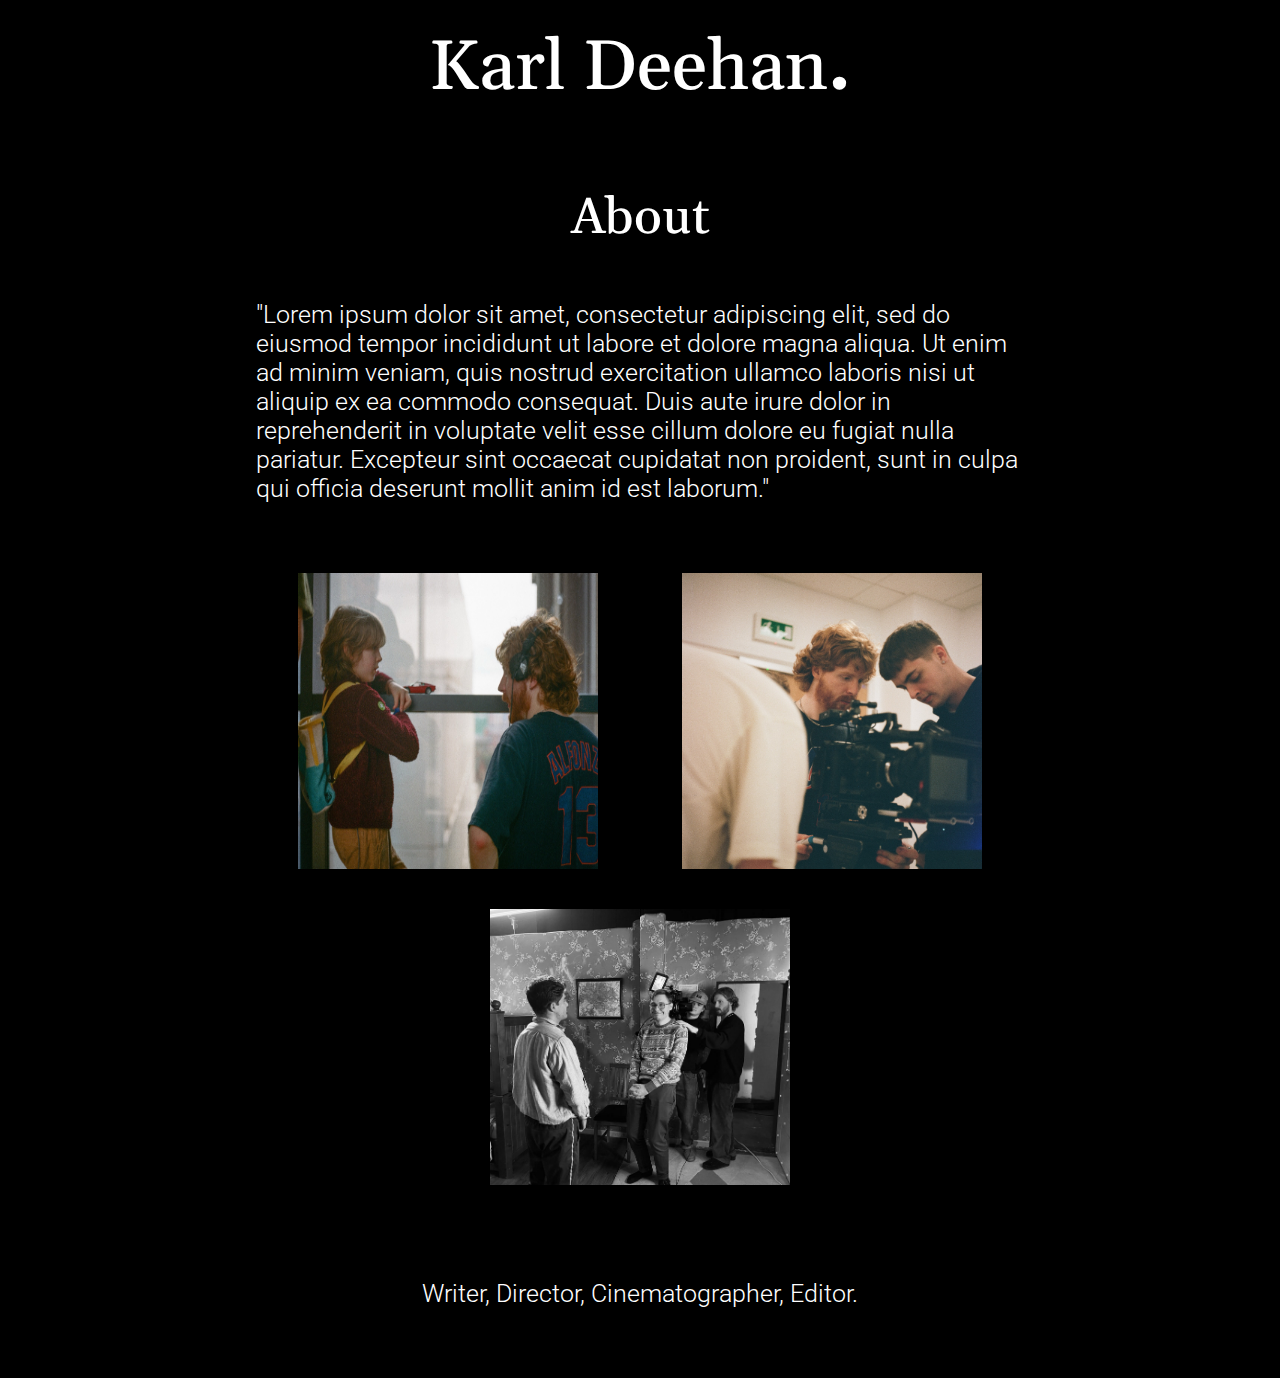
==== about.html @ 27a605e1 "content yup" ====
<!DOCTYPE html>
<html lang="en">
<head>
    <meta charset="UTF-8" />
    <meta name="viewport" content="width=device-width, initial-scale=1.0" />
    <meta http-equiv="X-UA-Compatible" content="ie=edge" />
    <title>Karl Deehan</title>
    <link rel="stylesheet" href="style.css"/>
    <link rel="stylesheet" href="fonts.css"/>
    <link rel="preconnect" href="https://fonts.googleapis.com">
    <link rel="preconnect" href="https://fonts.gstatic.com" crossorigin>
    <link href="https://fonts.googleapis.com/css2?family=Gelasio:ital,wght@0,400;0,500;0,600;0,700;1,400;1,500;1,600;1,700&display=swap" rel="stylesheet">
    <link href="https://fonts.googleapis.com/css2?family=Roboto:ital,wght@0,100;0,300;0,400;0,500;0,700;0,900;1,100;1,300;1,400;1,500;1,700;1,900&display=swap" rel="stylesheet">
    <style>

        .main_content
        {
            display: inline-block;
            height: auto;
        }

        h1
        {
            margin-bottom: 50px;
            text-align: center;
            font-size: 50px;
        }

        p
        {
            font-size: 25px;
            margin-bottom: 50px;
        }

        .film_snap
        {
            margin: 20px;
            width: 300px;
        }

        .photo_container
        {
            width: 100%;
            justify-content: space-around;
            flex-wrap: wrap;
            display: flex;
            margin-bottom: 50px;
        }

        @media only screen and (max-width: 768px) 
        {
            h1
            {
                text-align: start;
                margin-left: 20px;
            }

            p
            {
                margin: 20px;
            }

            .film_snap
            {
                width: calc(100% - 40px);
            }
        }
        
    </style>
</head>
<body>
<script src="app.js"></script>
</body>
<header>
    <a href="index.html"> <h1 id="logo" class="gelasio-medium">Karl Deehan<b>.</b></h1> </a>
</header>
<div class="main_content roboto-light">
        <h1 class="gelasio-medium"> About </h1>
        <p> "Lorem ipsum dolor sit amet, consectetur adipiscing elit, sed do eiusmod tempor incididunt ut labore et dolore magna aliqua. Ut enim ad minim veniam, quis nostrud exercitation ullamco laboris nisi ut aliquip ex ea commodo consequat. Duis aute irure dolor in reprehenderit in voluptate velit esse cillum dolore eu fugiat nulla pariatur. Excepteur sint occaecat cupidatat non proident, sunt in culpa qui officia deserunt mollit anim id est laborum." </p>
        <div class="photo_container">
            <img class="film_snap" src="assets/about.jpeg"/>
            <img class="film_snap" src="assets/about2.jpeg"/>
            <img class="film_snap" src="assets/about3.jpeg"/>
        </div>
           

</div>
<footer>
    <p  class="roboto-light"> Writer, Director, Cinematographer, Editor.</p>
</footer>
</html>
---- style.css ----
html, body, div, span, applet, object, iframe, h1, h2, h3, h4, h5, h6, p, blockquote, pre, a, abbr, acronym, address, big, cite, code, del, dfn, em, font, img, ins, kbd, q, s, samp, small, strike, strong, sub, sup, tt, var, b, u, i, center, dl, dt, dd, ol, ul, li, fieldset, form, label, legend, caption {
    margin: 0;
    padding: 0;
    border: 0;
    outline: 0;
    font-size: 100%;
    vertical-align: baseline;
    background: transparent;
}

a:link {
    text-decoration: none;
    color: white;
  }
  
  a:visited {
    text-decoration: none;
    color: white;
  }
  
  a:hover {
    text-decoration: underline;
    font-weight: 400;
  }
  
  a:active {
    text-decoration: underline;
  }

/*  FONTS */

body
{
    margin: 0;
    background-color: black;
    color: white;
}

header
{
    margin: 24px 0;
}

#logo
{
    text-align: center;
    font-size: 70px;
}

.main_content
{
    width: 60%;
    padding: 24px 20%;
    display: flex;
    align-content: center;
    justify-content: center;
    min-height: calc(100dvh - 270px);
}

.nav_list
{
    width: 50%;
    height: 100%;
    display: flex;
    align-items: center;
    font-size: 60px;
}

li
{
    margin: 80px 0;
}

ul
{
    list-style-type: none;
}

.image_container
{
    width: 50%;
    height: 100%;
    display: flex;
    align-items: center;
    justify-content: center;
    font-size: 60px;
}

.home_image
{
    width: 100%;
}

footer
{
    text-align: center;
    font-size: 25px;
    padding-bottom: 20px;
}


/* For mobile phones: */

@media only screen and (max-width: 768px) 
{

    header
    {
        height: auto;
        text-align: start;
        margin: 0px 0;
        margin-top: 25px;
    }

    #logo
    {
        text-align: left;
        margin-left: 16px;
    }

    .main_content
    {
        width: 100%;
        padding: 0;
        height: auto;
        flex-direction: column;
    }

    .nav_list
    {
        width: 94%;
        margin-left: 3%;
    }

    .image_container
    {
        margin-left: 3%;
        width: 94%;
    }

    li
    {
        margin: 40px 0;
    }

    footer
    {
        height: auto;
        padding: 15px 0;
        font-size: 25px;
    }

    #hidden
    {
        display: none;
    }

}
---- fonts.css ----
.gelasio-regular {
    font-family: "Gelasio", serif;
    font-weight: 400;
    font-style: normal;
  }
  
  .gelasio-medium {
    font-family: "Gelasio", serif;
    font-weight: 500;
    font-style: normal;
  }
  
  .gelasio-semibold {
    font-family: "Gelasio", serif;
    font-weight: 600;
    font-style: normal;
  }
  
  .gelasio-bold {
    font-family: "Gelasio", serif;
    font-weight: 700;
    font-style: normal;
  }
  
  .gelasio-regular-italic {
    font-family: "Gelasio", serif;
    font-weight: 400;
    font-style: italic;
  }
  
  .gelasio-medium-italic {
    font-family: "Gelasio", serif;
    font-weight: 500;
    font-style: italic;
  }
  
  .gelasio-semibold-italic {
    font-family: "Gelasio", serif;
    font-weight: 600;
    font-style: italic;
  }
  
  .gelasio-bold-italic {
    font-family: "Gelasio", serif;
    font-weight: 700;
    font-style: italic;
  }

  .roboto-thin {
    font-family: "Roboto", sans-serif;
    font-weight: 100;
    font-style: normal;
  }
  
  .roboto-light {
    font-family: "Roboto", sans-serif;
    font-weight: 300;
    font-style: normal;
  }
  
  .roboto-regular {
    font-family: "Roboto", sans-serif;
    font-weight: 400;
    font-style: normal;
  }
  
  .roboto-medium {
    font-family: "Roboto", sans-serif;
    font-weight: 500;
    font-style: normal;
  }
  
  .roboto-bold {
    font-family: "Roboto", sans-serif;
    font-weight: 700;
    font-style: normal;
  }
  
  .roboto-black {
    font-family: "Roboto", sans-serif;
    font-weight: 900;
    font-style: normal;
  }
  
  .roboto-thin-italic {
    font-family: "Roboto", sans-serif;
    font-weight: 100;
    font-style: italic;
  }
  
  .roboto-light-italic {
    font-family: "Roboto", sans-serif;
    font-weight: 300;
    font-style: italic;
  }
  
  .roboto-regular-italic {
    font-family: "Roboto", sans-serif;
    font-weight: 400;
    font-style: italic;
  }
  
  .roboto-medium-italic {
    font-family: "Roboto", sans-serif;
    font-weight: 500;
    font-style: italic;
  }
  
  .roboto-bold-italic {
    font-family: "Roboto", sans-serif;
    font-weight: 700;
    font-style: italic;
  }
  
  .roboto-black-italic {
    font-family: "Roboto", sans-serif;
    font-weight: 900;
    font-style: italic;
  }
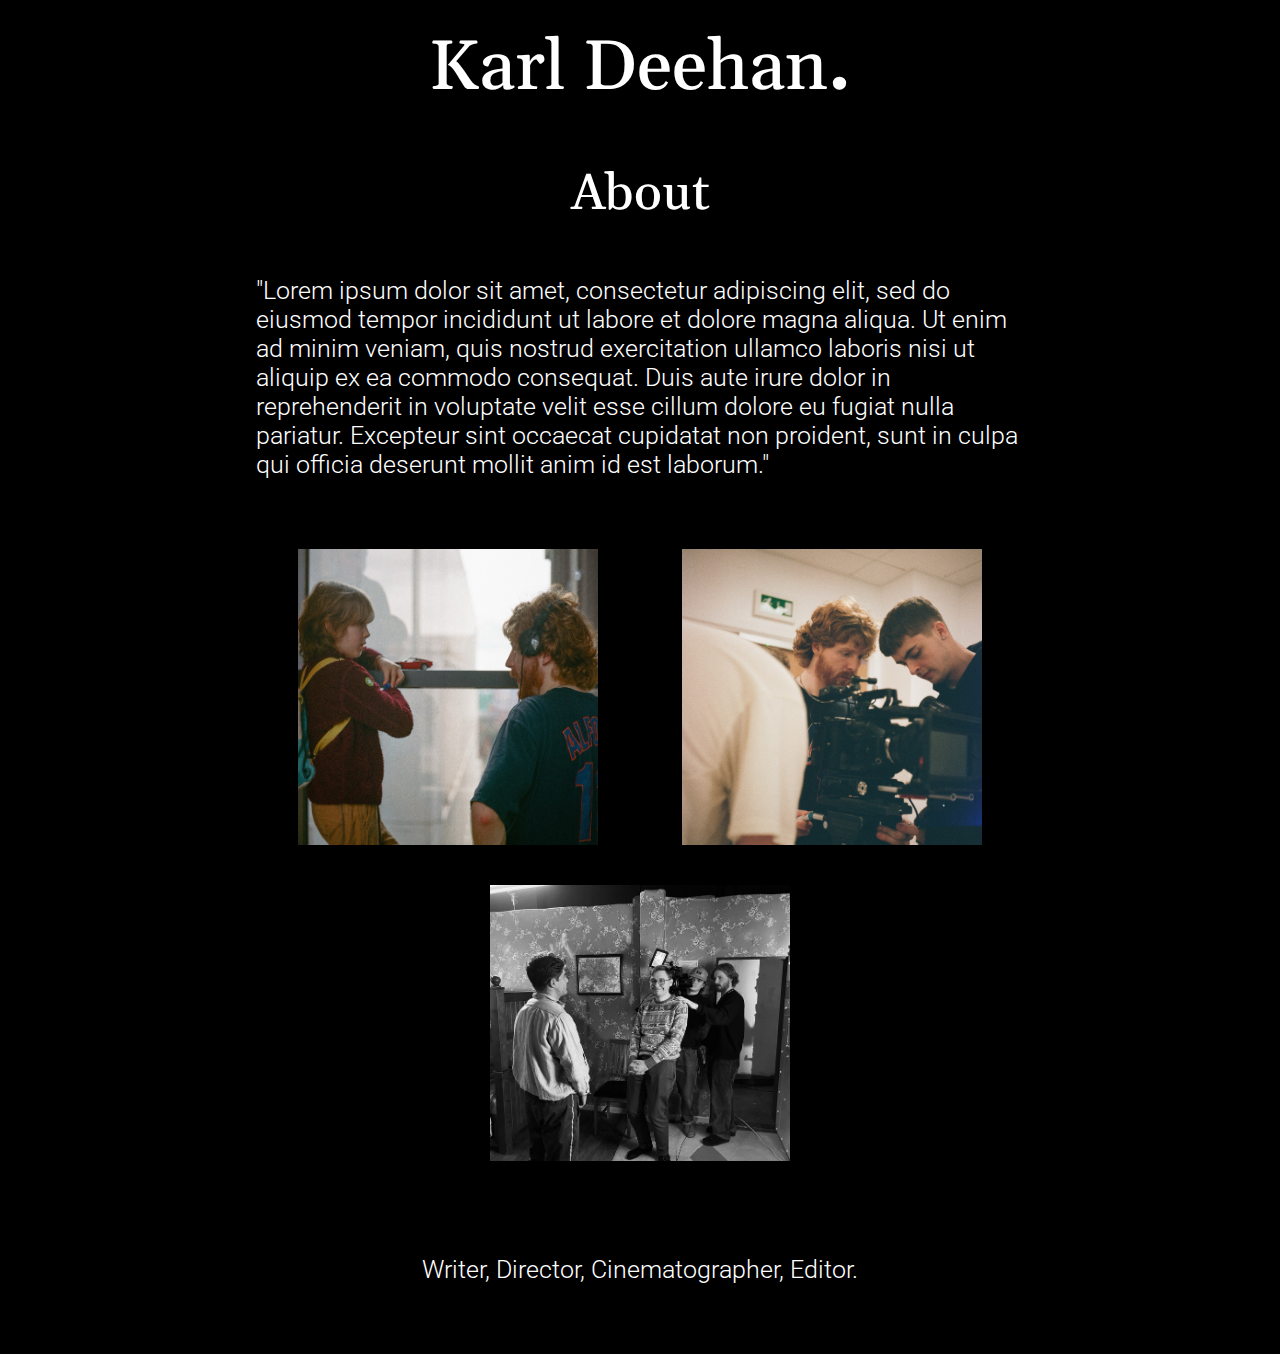
==== commit a055a9cf: "mobile font-size" ====
--- a/about.html
+++ b/about.html
@@ -53,6 +53,7 @@
             {
                 text-align: start;
                 margin-left: 20px;
+                font-size: 40px;
             }
 
             p
--- a/style.css
+++ b/style.css
@@ -32,7 +32,7 @@
 body
 {
     margin: 0;
-    background-color: black;
+    background: rgb(0, 0, 0);
     color: white;
 }
 
@@ -51,6 +51,7 @@
 {
     width: 60%;
     padding: 24px 20%;
+    padding-top: 0px;
     display: flex;
     align-content: center;
     justify-content: center;
@@ -141,6 +142,7 @@
     li
     {
         margin: 40px 0;
+        font-size: 40px;
     }
 
     footer
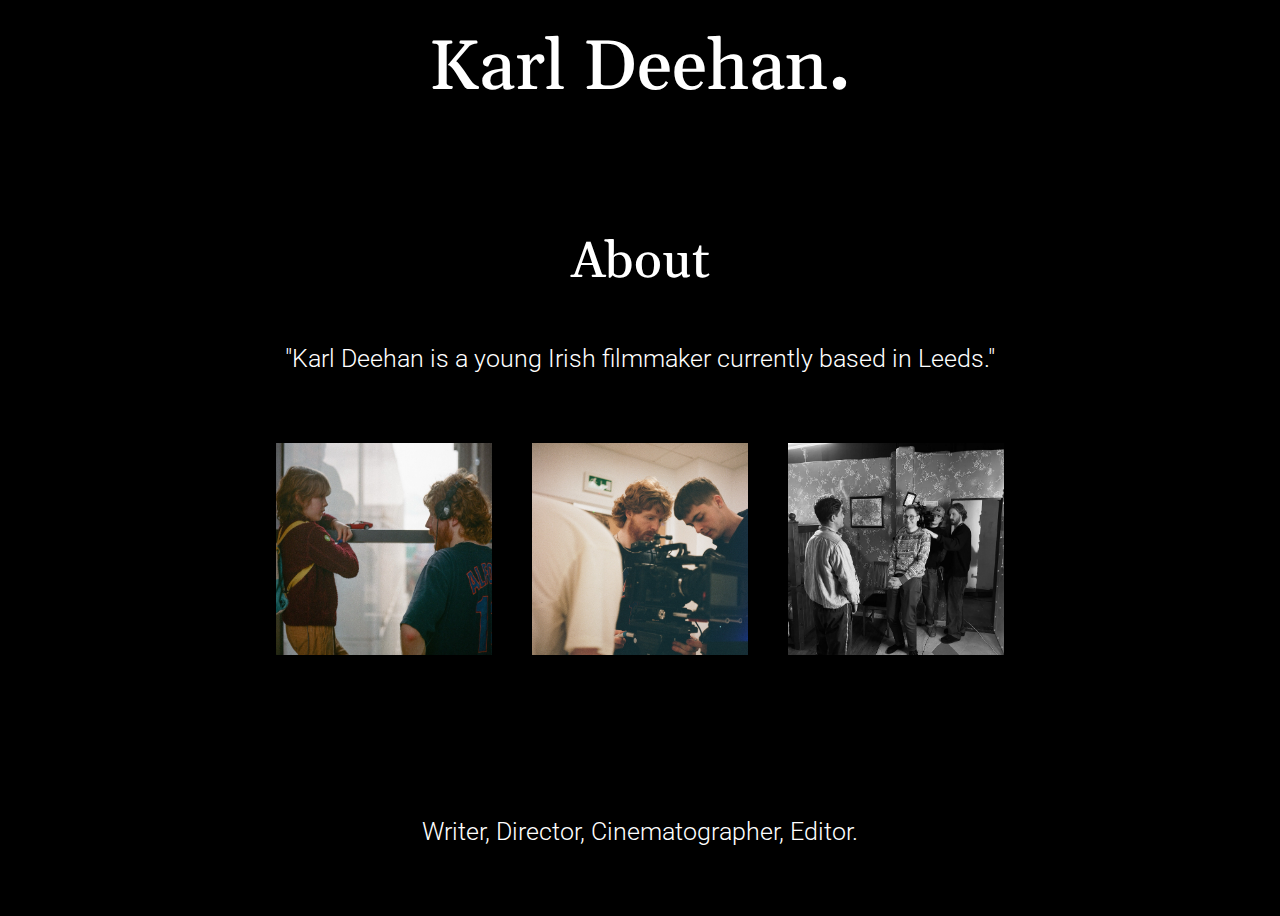
==== commit 5b1e810b: "credits" ====
--- a/about.html
+++ b/about.html
@@ -30,12 +30,13 @@
         {
             font-size: 25px;
             margin-bottom: 50px;
+            text-align: center;
         }
 
         .film_snap
         {
             margin: 20px;
-            width: 300px;
+            width: 28%;
         }
 
         .photo_container
@@ -59,6 +60,7 @@
             p
             {
                 margin: 20px;
+                text-align: left;
             }
 
             .film_snap
@@ -77,7 +79,8 @@
 </header>
 <div class="main_content roboto-light">
         <h1 class="gelasio-medium"> About </h1>
-        <p> "Lorem ipsum dolor sit amet, consectetur adipiscing elit, sed do eiusmod tempor incididunt ut labore et dolore magna aliqua. Ut enim ad minim veniam, quis nostrud exercitation ullamco laboris nisi ut aliquip ex ea commodo consequat. Duis aute irure dolor in reprehenderit in voluptate velit esse cillum dolore eu fugiat nulla pariatur. Excepteur sint occaecat cupidatat non proident, sunt in culpa qui officia deserunt mollit anim id est laborum." </p>
+        <p> "Karl Deehan is a young Irish filmmaker currently based in Leeds." </p>
+       
         <div class="photo_container">
             <img class="film_snap" src="assets/about.jpeg"/>
             <img class="film_snap" src="assets/about2.jpeg"/>
--- a/style.css
+++ b/style.css
@@ -90,6 +90,7 @@
 .home_image
 {
     width: 100%;
+    margin-top: 40px;
 }
 
 footer
@@ -116,7 +117,8 @@
     #logo
     {
         text-align: left;
-        margin-left: 16px;
+        font-size: 50px;
+        margin-left: 3%;
     }
 
     .main_content
@@ -139,6 +141,11 @@
         width: 94%;
     }
 
+    .home_image
+    {
+        margin-top: 0px;
+    }
+
     li
     {
         margin: 40px 0;
@@ -148,13 +155,8 @@
     footer
     {
         height: auto;
-        padding: 15px 0;
-        font-size: 25px;
-    }
-
-    #hidden
-    {
-        display: none;
+        padding: 15px 25px;
+        font-size: 28px;
     }
 
 }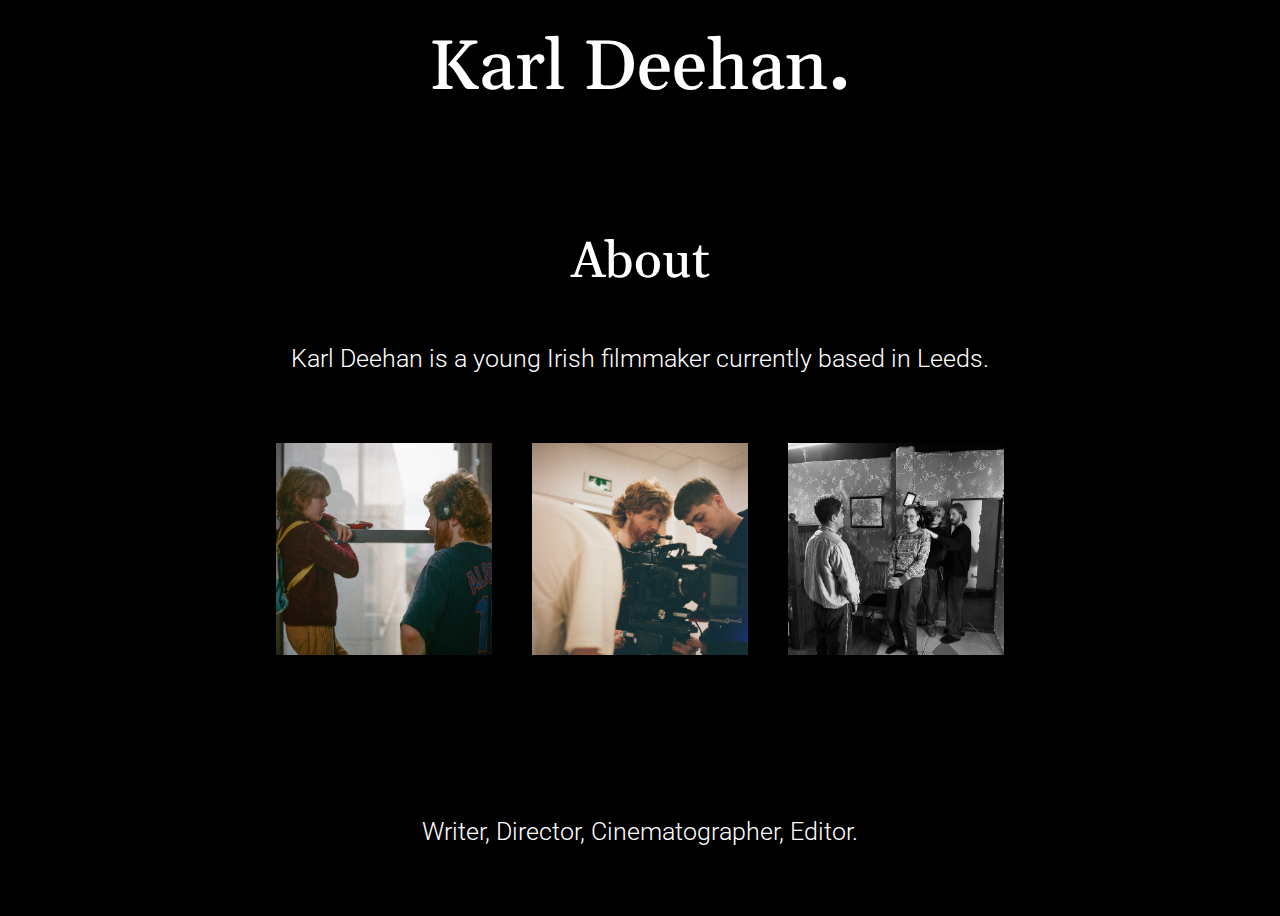
==== commit 4d7ae43b: "no quotations" ====
--- a/about.html
+++ b/about.html
@@ -79,7 +79,7 @@
 </header>
 <div class="main_content roboto-light">
         <h1 class="gelasio-medium"> About </h1>
-        <p> "Karl Deehan is a young Irish filmmaker currently based in Leeds." </p>
+        <p> Karl Deehan is a young Irish filmmaker currently based in Leeds. </p>
        
         <div class="photo_container">
             <img class="film_snap" src="assets/about.jpeg"/>
